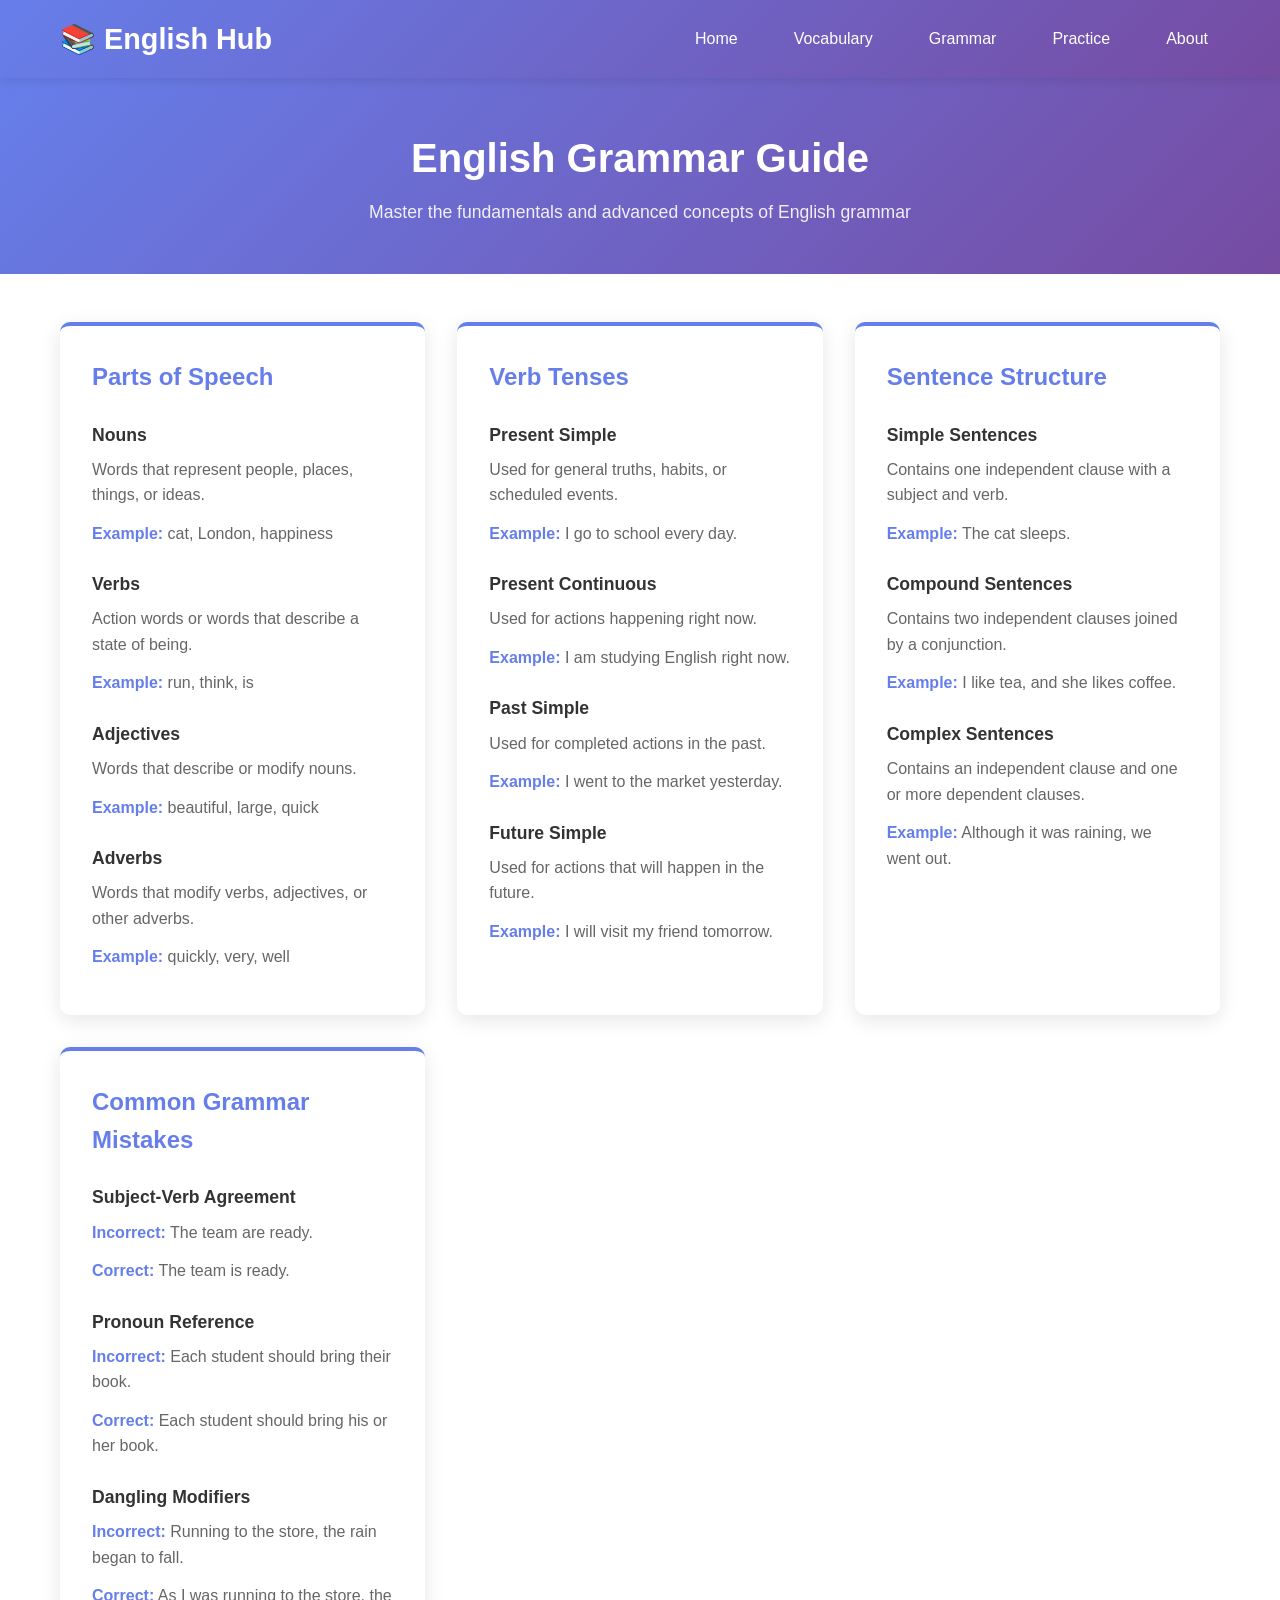
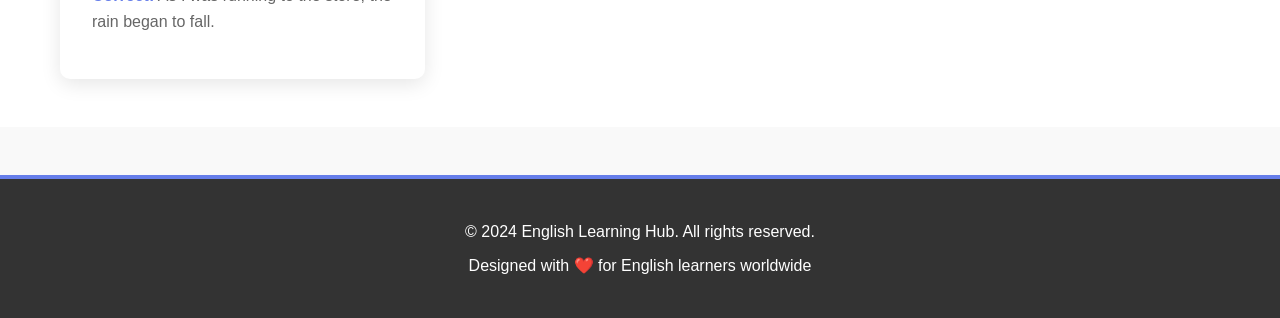
==== grammar.html @ 067733b8 "Initial commit" ====
<!DOCTYPE html>
<html lang="en">
<head>
    <meta charset="UTF-8">
    <meta name="viewport" content="width=device-width, initial-scale=1.0">
    <title>Grammar - English Learning Hub</title>
    <link rel="stylesheet" href="styles.css">
</head>
<body>
    <!-- Navigation Bar -->
    <nav class="navbar">
        <div class="container">
            <div class="logo">
                <h1>📚 English Hub</h1>
            </div>
            <ul class="nav-links">
                <li><a href="index.html">Home</a></li>
                <li><a href="vocab.html">Vocabulary</a></li>
                <li><a href="grammar.html" class="active">Grammar</a></li>
                <li><a href="practice.html">Practice</a></li>
                <li><a href="index.html#about">About</a></li>
            </ul>
        </div>
    </nav>

    <!-- Page Header -->
    <section class="page-header">
        <h2>English Grammar Guide</h2>
        <p>Master the fundamentals and advanced concepts of English grammar</p>
    </section>

    <!-- Grammar Content -->
    <section class="content">
        <div class="container">
            <div class="grammar-topics">
                <div class="topic-card">
                    <h3>Parts of Speech</h3>
                    <div class="topic-content">
                        <h4>Nouns</h4>
                        <p>Words that represent people, places, things, or ideas.</p>
                        <p><strong>Example:</strong> cat, London, happiness</p>

                        <h4>Verbs</h4>
                        <p>Action words or words that describe a state of being.</p>
                        <p><strong>Example:</strong> run, think, is</p>

                        <h4>Adjectives</h4>
                        <p>Words that describe or modify nouns.</p>
                        <p><strong>Example:</strong> beautiful, large, quick</p>

                        <h4>Adverbs</h4>
                        <p>Words that modify verbs, adjectives, or other adverbs.</p>
                        <p><strong>Example:</strong> quickly, very, well</p>
                    </div>
                </div>

                <div class="topic-card">
                    <h3>Verb Tenses</h3>
                    <div class="topic-content">
                        <h4>Present Simple</h4>
                        <p>Used for general truths, habits, or scheduled events.</p>
                        <p><strong>Example:</strong> I go to school every day.</p>

                        <h4>Present Continuous</h4>
                        <p>Used for actions happening right now.</p>
                        <p><strong>Example:</strong> I am studying English right now.</p>

                        <h4>Past Simple</h4>
                        <p>Used for completed actions in the past.</p>
                        <p><strong>Example:</strong> I went to the market yesterday.</p>

                        <h4>Future Simple</h4>
                        <p>Used for actions that will happen in the future.</p>
                        <p><strong>Example:</strong> I will visit my friend tomorrow.</p>
                    </div>
                </div>

                <div class="topic-card">
                    <h3>Sentence Structure</h3>
                    <div class="topic-content">
                        <h4>Simple Sentences</h4>
                        <p>Contains one independent clause with a subject and verb.</p>
                        <p><strong>Example:</strong> The cat sleeps.</p>

                        <h4>Compound Sentences</h4>
                        <p>Contains two independent clauses joined by a conjunction.</p>
                        <p><strong>Example:</strong> I like tea, and she likes coffee.</p>

                        <h4>Complex Sentences</h4>
                        <p>Contains an independent clause and one or more dependent clauses.</p>
                        <p><strong>Example:</strong> Although it was raining, we went out.</p>
                    </div>
                </div>

                <div class="topic-card">
                    <h3>Common Grammar Mistakes</h3>
                    <div class="topic-content">
                        <h4>Subject-Verb Agreement</h4>
                        <p><strong>Incorrect:</strong> The team are ready.</p>
                        <p><strong>Correct:</strong> The team is ready.</p>

                        <h4>Pronoun Reference</h4>
                        <p><strong>Incorrect:</strong> Each student should bring their book.</p>
                        <p><strong>Correct:</strong> Each student should bring his or her book.</p>

                        <h4>Dangling Modifiers</h4>
                        <p><strong>Incorrect:</strong> Running to the store, the rain began to fall.</p>
                        <p><strong>Correct:</strong> As I was running to the store, the rain began to fall.</p>
                    </div>
                </div>
            </div>
        </div>
    </section>

    <!-- Footer -->
    <footer class="footer">
        <div class="container">
            <p>&copy; 2024 English Learning Hub. All rights reserved.</p>
            <p>Designed with ❤️ for English learners worldwide</p>
        </div>
    </footer>

    <script src="script.js"></script>
</body>
</html>
---- styles.css ----
/* General Styles */
* {
    margin: 0;
    padding: 0;
    box-sizing: border-box;
}

body {
    font-family: 'Segoe UI', Tahoma, Geneva, Verdana, sans-serif;
    line-height: 1.6;
    color: #333;
    background-color: #f9f9f9;
}

.container {
    max-width: 1200px;
    margin: 0 auto;
    padding: 0 20px;
}

/* Navigation Bar */
.navbar {
    background: linear-gradient(135deg, #667eea 0%, #764ba2 100%);
    padding: 1rem 0;
    position: sticky;
    top: 0;
    z-index: 100;
    box-shadow: 0 2px 10px rgba(0, 0, 0, 0.1);
}

.navbar .container {
    display: flex;
    justify-content: space-between;
    align-items: center;
}

.logo h1 {
    color: white;
    font-size: 1.8rem;
    font-weight: 700;
}

.nav-links {
    display: flex;
    list-style: none;
    gap: 2rem;
}

.nav-links a {
    color: white;
    text-decoration: none;
    font-weight: 500;
    transition: all 0.3s ease;
    padding: 0.5rem 0.75rem;
    border-radius: 4px;
}

.nav-links a:hover,
.nav-links a.active {
    background-color: rgba(255, 255, 255, 0.2);
    transform: translateY(-2px);
}

/* Buttons */
.btn {
    padding: 0.75rem 1.5rem;
    border: none;
    border-radius: 5px;
    cursor: pointer;
    font-size: 1rem;
    font-weight: 600;
    transition: all 0.3s ease;
    display: inline-block;
    text-decoration: none;
    text-align: center;
}

.btn-primary {
    background: linear-gradient(135deg, #667eea 0%, #764ba2 100%);
    color: white;
}

.btn-primary:hover {
    transform: translateY(-3px);
    box-shadow: 0 5px 15px rgba(102, 126, 234, 0.4);
}

.btn-secondary {
    background-color: #f0f0f0;
    color: #667eea;
    border: 2px solid #667eea;
}

.btn-secondary:hover {
    background-color: #667eea;
    color: white;
    transform: translateY(-2px);
}

/* Hero Section */
.hero {
    background: linear-gradient(135deg, #667eea 0%, #764ba2 100%);
    color: white;
    padding: 6rem 2rem;
    text-align: center;
    min-height: 400px;
    display: flex;
    align-items: center;
    justify-content: center;
}

.hero-content h2 {
    font-size: 3rem;
    margin-bottom: 1rem;
    animation: fadeInDown 0.8s ease;
}

.hero-content p {
    font-size: 1.3rem;
    margin-bottom: 2rem;
    opacity: 0.9;
    animation: fadeInUp 0.8s ease;
}

@keyframes fadeInDown {
    from {
        opacity: 0;
        transform: translateY(-20px);
    }
    to {
        opacity: 1;
        transform: translateY(0);
    }
}

@keyframes fadeInUp {
    from {
        opacity: 0;
        transform: translateY(20px);
    }
    to {
        opacity: 1;
        transform: translateY(0);
    }
}

/* Features Section */
.features {
    padding: 4rem 0;
    background-color: #fff;
}

.features h2 {
    text-align: center;
    font-size: 2.5rem;
    margin-bottom: 3rem;
    color: #333;
}

.features-grid {
    display: grid;
    grid-template-columns: repeat(auto-fit, minmax(300px, 1fr));
    gap: 2rem;
}

.feature-card {
    background: white;
    border-radius: 10px;
    padding: 2rem;
    text-align: center;
    box-shadow: 0 5px 20px rgba(0, 0, 0, 0.1);
    transition: all 0.3s ease;
}

.feature-card:hover {
    transform: translateY(-10px);
    box-shadow: 0 10px 30px rgba(0, 0, 0, 0.15);
}

.feature-icon {
    font-size: 3rem;
    margin-bottom: 1rem;
}

.feature-card h3 {
    font-size: 1.5rem;
    margin-bottom: 1rem;
    color: #667eea;
}

.feature-card p {
    color: #666;
    margin-bottom: 1.5rem;
    line-height: 1.8;
}

/* Benefits Section */
.benefits {
    background-color: #f5f7fa;
    padding: 4rem 0;
}

.benefits h2 {
    text-align: center;
    font-size: 2.5rem;
    margin-bottom: 3rem;
    color: #333;
}

.benefits-list {
    display: grid;
    grid-template-columns: repeat(auto-fit, minmax(250px, 1fr));
    gap: 2rem;
}

.benefit-item {
    background: white;
    padding: 2rem;
    border-radius: 8px;
    border-left: 4px solid #667eea;
    box-shadow: 0 2px 10px rgba(0, 0, 0, 0.05);
}

.benefit-item h4 {
    font-size: 1.2rem;
    color: #333;
    margin-bottom: 0.5rem;
}

.benefit-item p {
    color: #666;
}

/* About Section */
.about {
    background: white;
    padding: 4rem 0;
    text-align: center;
    border-top: 1px solid #e0e0e0;
}

.about h2 {
    font-size: 2.5rem;
    margin-bottom: 2rem;
    color: #333;
}

.about p {
    font-size: 1.1rem;
    color: #666;
    margin-bottom: 1rem;
    line-height: 1.8;
    max-width: 800px;
    margin-left: auto;
    margin-right: auto;
}

/* Page Header */
.page-header {
    background: linear-gradient(135deg, #667eea 0%, #764ba2 100%);
    color: white;
    padding: 3rem 0;
    text-align: center;
}

.page-header h2 {
    font-size: 2.5rem;
    margin-bottom: 0.5rem;
}

.page-header p {
    font-size: 1.1rem;
    opacity: 0.9;
}

/* Content Section */
.content {
    padding: 3rem 0;
    background-color: #fff;
}

/* Vocabulary Categories */
.vocab-categories h3 {
    font-size: 2rem;
    margin-bottom: 2rem;
    color: #333;
}

.category-grid {
    display: grid;
    grid-template-columns: repeat(auto-fit, minmax(300px, 1fr));
    gap: 2rem;
    margin-bottom: 3rem;
}

.category-card {
    background: white;
    border-radius: 10px;
    padding: 2rem;
    box-shadow: 0 5px 20px rgba(0, 0, 0, 0.1);
    border-top: 4px solid #667eea;
}

.category-card h4 {
    font-size: 1.3rem;
    color: #667eea;
    margin-bottom: 1.5rem;
    font-weight: 700;
}

.word-list {
    display: flex;
    flex-direction: column;
    gap: 1.5rem;
}

.word-item {
    border-left: 3px solid #f0f0f0;
    padding-left: 1rem;
}

.word-item strong {
    color: #333;
    font-size: 1.1rem;
    display: block;
    margin-bottom: 0.3rem;
}

.word-item p {
    color: #666;
    font-size: 0.95rem;
    margin-bottom: 0.3rem;
}

.word-item p:first-of-type {
    color: #999;
    font-style: italic;
    font-size: 0.9rem;
}

/* Learning Tips */
.learning-tips {
    background: linear-gradient(135deg, #667eea 0%, #764ba2 100%);
    color: white;
    padding: 2.5rem;
    border-radius: 10px;
    margin-top: 3rem;
}

.learning-tips h3 {
    font-size: 1.5rem;
    margin-bottom: 1.5rem;
}

.learning-tips ul {
    list-style-position: inside;
    line-height: 2;
}

.learning-tips li {
    margin-bottom: 0.5rem;
}

/* Grammar Topics */
.grammar-topics {
    display: grid;
    grid-template-columns: repeat(auto-fit, minmax(350px, 1fr));
    gap: 2rem;
}

.topic-card {
    background: white;
    border-radius: 10px;
    padding: 2rem;
    box-shadow: 0 5px 20px rgba(0, 0, 0, 0.1);
    border-top: 4px solid #667eea;
}

.topic-card h3 {
    font-size: 1.5rem;
    color: #667eea;
    margin-bottom: 1.5rem;
    font-weight: 700;
}

.topic-content h4 {
    font-size: 1.1rem;
    color: #333;
    margin-top: 1.5rem;
    margin-bottom: 0.5rem;
    font-weight: 600;
}

.topic-content p {
    color: #666;
    margin-bottom: 0.8rem;
    line-height: 1.6;
}

.topic-content strong {
    color: #667eea;
}

/* Exercises */
.exercises {
    display: grid;
    grid-template-columns: 1fr;
    gap: 2rem;
    margin-bottom: 3rem;
}

.exercise-card {
    background: white;
    border-radius: 10px;
    padding: 2rem;
    box-shadow: 0 5px 20px rgba(0, 0, 0, 0.1);
    border-left: 4px solid #667eea;
}

.exercise-card h3 {
    font-size: 1.3rem;
    color: #667eea;
    margin-bottom: 1rem;
    font-weight: 700;
}

.exercise-content p:first-child {
    font-weight: 600;
    color: #333;
    margin-bottom: 1rem;
}

.question,
.options {
    background: #f5f7fa;
    padding: 1.5rem;
    border-radius: 8px;
    margin: 1rem 0;
    border-left: 3px solid #667eea;
}

.question p,
.options p {
    margin-bottom: 0.8rem;
    color: #333;
}

.answer {
    color: #27ae60;
    font-weight: 600;
    margin-top: 1rem;
    padding: 1rem;
    background: #e8f8f5;
    border-radius: 5px;
    border-left: 3px solid #27ae60;
}

.explanation {
    color: #666;
    font-style: italic;
    margin-top: 0.8rem;
    padding: 0.8rem;
    background: #f0f0f0;
    border-radius: 5px;
}

/* Progress Section */
.progress-section {
    background: linear-gradient(135deg, #667eea 0%, #764ba2 100%);
    color: white;
    padding: 2rem;
    border-radius: 10px;
    text-align: center;
}

.progress-section h3 {
    font-size: 1.5rem;
    margin-bottom: 1.5rem;
}

.progress-bar {
    background: rgba(255, 255, 255, 0.3);
    height: 30px;
    border-radius: 15px;
    overflow: hidden;
    margin-bottom: 1rem;
}

.progress-fill {
    background: #27ae60;
    height: 100%;
    border-radius: 15px;
    transition: width 0.5s ease;
    display: flex;
    align-items: center;
    justify-content: center;
    color: white;
    font-weight: bold;
}

.progress-section p {
    font-size: 1rem;
    margin-top: 1rem;
}

/* Footer */
.footer {
    background: #333;
    color: white;
    text-align: center;
    padding: 2rem 0;
    margin-top: 3rem;
    border-top: 4px solid #667eea;
}

.footer p {
    margin: 0.5rem 0;
}

/* Responsive Design */
@media (max-width: 768px) {
    .nav-links {
        gap: 1rem;
        font-size: 0.9rem;
    }

    .hero-content h2 {
        font-size: 2rem;
    }

    .hero-content p {
        font-size: 1rem;
    }

    .features h2,
    .benefits h2,
    .about h2,
    .page-header h2 {
        font-size: 2rem;
    }

    .features-grid,
    .benefits-list,
    .category-grid,
    .grammar-topics {
        grid-template-columns: 1fr;
    }

    .hero {
        padding: 3rem 1rem;
        min-height: 300px;
    }

    .features,
    .benefits,
    .about,
    .content {
        padding: 2rem 0;
    }
}

@media (max-width: 480px) {
    .nav-links {
        flex-direction: column;
        gap: 0.5rem;
    }

    .logo h1 {
        font-size: 1.3rem;
    }

    .navbar .container {
        flex-direction: column;
        gap: 1rem;
    }

    .hero-content h2 {
        font-size: 1.5rem;
    }

    .hero-content p {
        font-size: 0.95rem;
    }

    .features h2,
    .benefits h2,
    .about h2 {
        font-size: 1.5rem;
    }

    .feature-card h3,
    .topic-card h3,
    .exercise-card h3 {
        font-size: 1.1rem;
    }

    .feature-icon {
        font-size: 2rem;
    }

    .learning-tips {
        padding: 1.5rem;
    }

    .learning-tips h3 {
        font-size: 1.2rem;
    }

    .learning-tips ul {
        line-height: 1.8;
    }
}
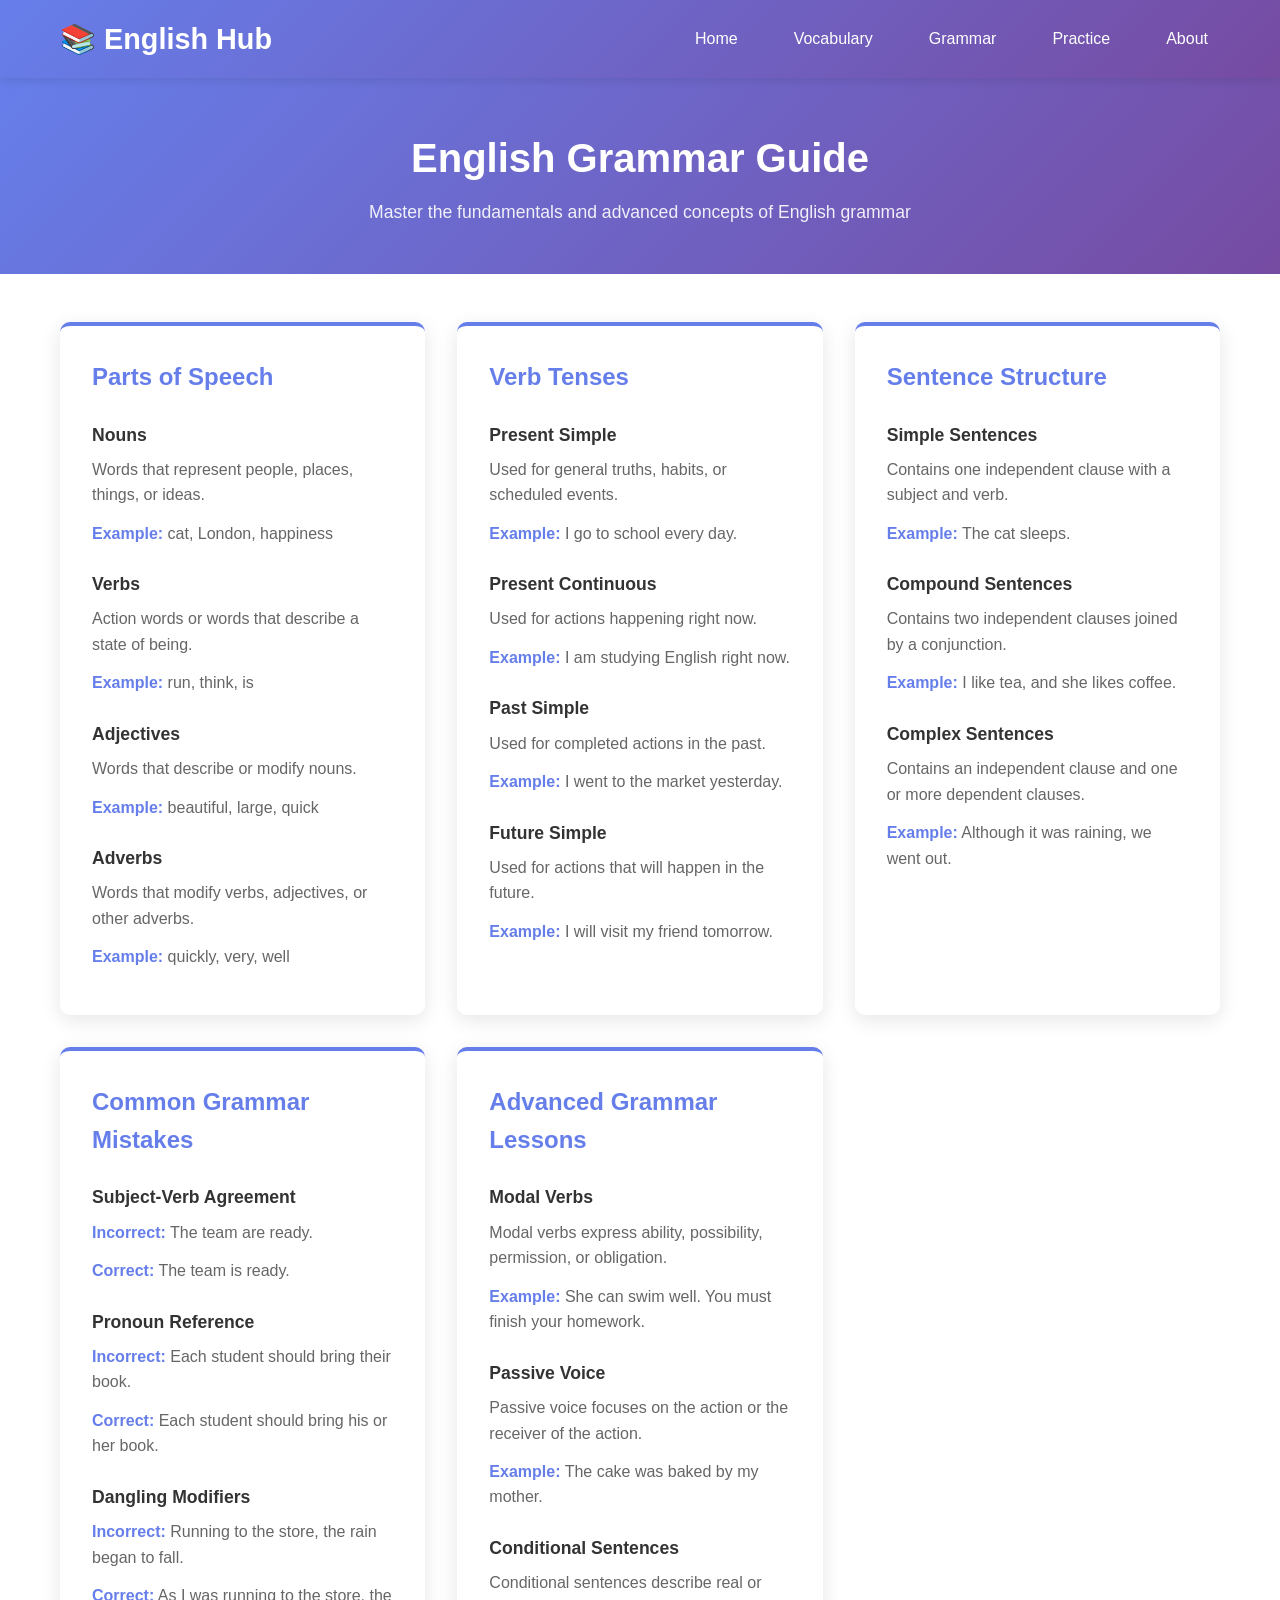
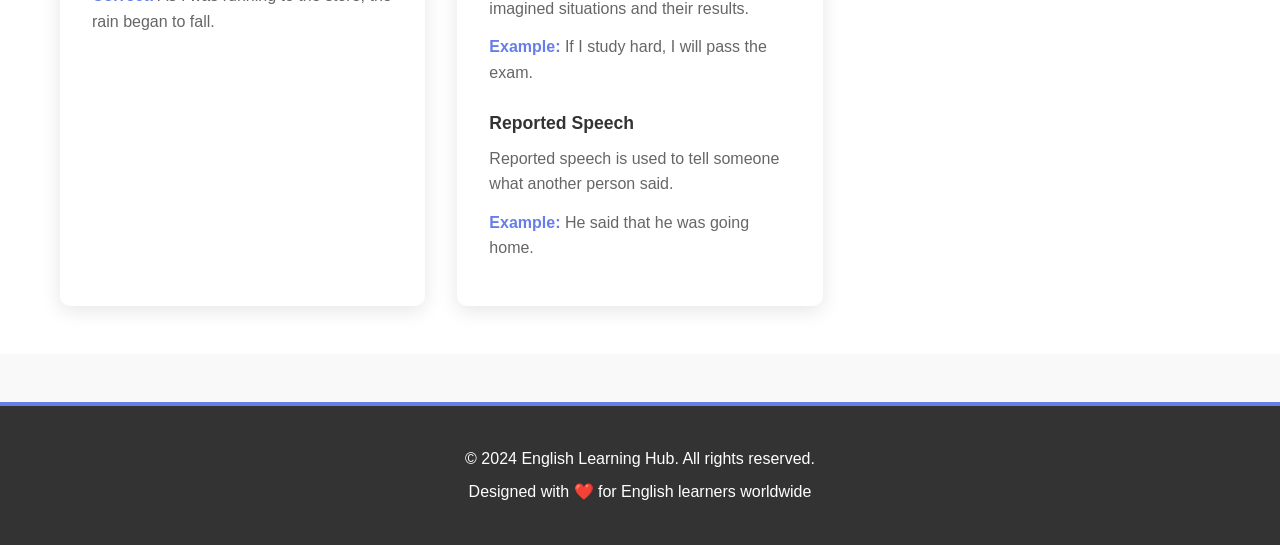
==== commit 19cbe664: "Update grammar lesson with advanced topics" ====
--- a/grammar.html
+++ b/grammar.html
@@ -108,6 +108,27 @@
                         <p><strong>Correct:</strong> As I was running to the store, the rain began to fall.</p>
                     </div>
                 </div>
+
+                <div class="topic-card">
+                    <h3>Advanced Grammar Lessons</h3>
+                    <div class="topic-content">
+                        <h4>Modal Verbs</h4>
+                        <p>Modal verbs express ability, possibility, permission, or obligation.</p>
+                        <p><strong>Example:</strong> She can swim well. You must finish your homework.</p>
+
+                        <h4>Passive Voice</h4>
+                        <p>Passive voice focuses on the action or the receiver of the action.</p>
+                        <p><strong>Example:</strong> The cake was baked by my mother.</p>
+
+                        <h4>Conditional Sentences</h4>
+                        <p>Conditional sentences describe real or imagined situations and their results.</p>
+                        <p><strong>Example:</strong> If I study hard, I will pass the exam.</p>
+
+                        <h4>Reported Speech</h4>
+                        <p>Reported speech is used to tell someone what another person said.</p>
+                        <p><strong>Example:</strong> He said that he was going home.</p>
+                    </div>
+                </div>
             </div>
         </div>
     </section>
